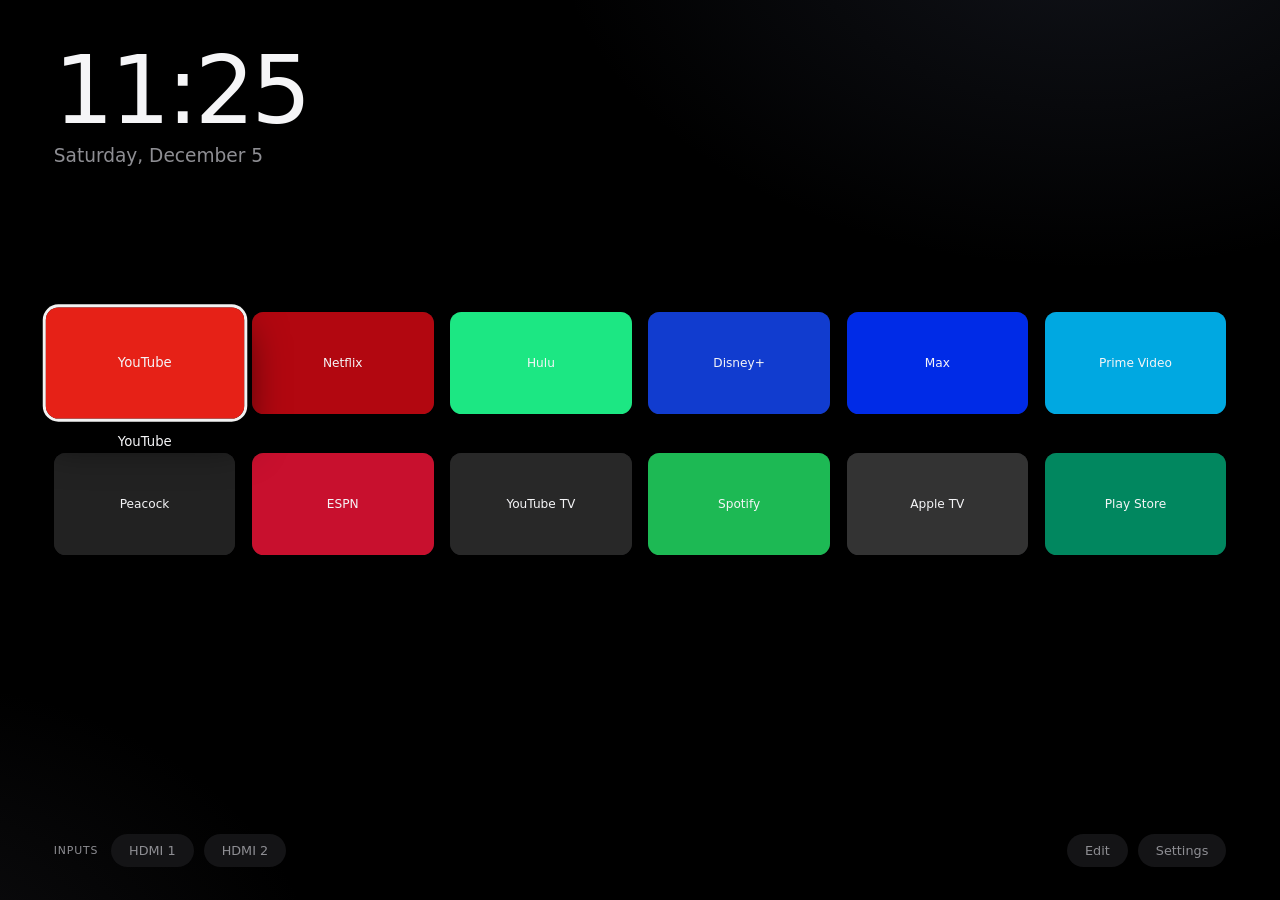
==== web/index.html @ 25705892 "Brosi Home: custom Google TV launcher Co-Authored-By: Claude Opus 5.5 <noreply@anthropic.com> Claude" ====
<!DOCTYPE html>
<html lang="en">
<head>
  <meta charset="utf-8">
  <meta name="viewport" content="width=device-width, initial-scale=1">
  <title>Brosi Home</title>
  <link rel="stylesheet" href="style.css">
</head>
<body>
  <div class="ambient" aria-hidden="true"></div>

  <header class="top">
    <div class="clock">
      <div id="time" class="time">--:--</div>
      <div id="date" class="date"></div>
    </div>
    <div class="weather" id="weather">
      <div class="temp" id="w-temp">--°</div>
      <div class="wmeta">
        <div id="w-cond" class="cond"></div>
        <div id="w-range" class="range"></div>
      </div>
    </div>
  </header>

  <section class="scores" id="scores" aria-label="Scores"></section>

  <main>
    <section class="apps" id="apps" aria-label="Apps"></section>
  </main>

  <nav class="dock" id="dock" aria-label="Controls"></nav>

  <div class="hint" id="hint"></div>

  <script src="config.js"></script>
  <script src="app.js"></script>
</body>
</html>
---- web/style.css ----
:root {
  --bg: #000;
  --card: #141416;
  --card-2: #1c1c1f;
  --text: #f5f5f7;
  --muted: #8e8e93;
  --faint: #3a3a3c;
  --live: #ff453a;
  --ring: rgba(255, 255, 255, 0.95);
  --pad: 4.2vw;
  --ease: cubic-bezier(.2, .8, .2, 1);
}

* { box-sizing: border-box; margin: 0; padding: 0; }

html, body {
  width: 100%;
  height: 100%;
  overflow: hidden;
  background: var(--bg);
  color: var(--text);
  font-family: "Inter", "Roboto", "Google Sans", system-ui, -apple-system, sans-serif;
  -webkit-font-smoothing: antialiased;
  cursor: none;
}

.ambient {
  position: fixed;
  inset: 0;
  background:
    radial-gradient(60vw 40vw at 85% -10%, rgba(80, 90, 120, 0.22), transparent 70%),
    radial-gradient(50vw 35vw at -10% 110%, rgba(60, 60, 70, 0.25), transparent 70%);
  pointer-events: none;
  z-index: 0;
}

body > * { position: relative; z-index: 1; }

/* ---------- Top: clock + weather ---------- */
.top {
  display: flex;
  justify-content: space-between;
  align-items: flex-end;
  padding: 3.6vw var(--pad) 0;
}

.time {
  font-size: 7.4vw;
  font-weight: 200;
  letter-spacing: -0.04em;
  line-height: 0.95;
  font-variant-numeric: tabular-nums;
}

.date {
  margin-top: 0.7vw;
  font-size: 1.45vw;
  color: var(--muted);
  font-weight: 400;
}

.weather {
  opacity: 0;
  transition: opacity 400ms;
  display: flex;
  align-items: center;
  gap: 1.2vw;
  text-align: right;
  padding-bottom: 0.4vw;
}

.temp {
  font-size: 3.6vw;
  font-weight: 200;
  letter-spacing: -0.03em;
}

.wmeta { display: flex; flex-direction: column; gap: 0.25vw; }
.cond  { font-size: 1.25vw; font-weight: 500; }
.range { font-size: 1.05vw; color: var(--muted); }

/* ---------- Scores ---------- */
.scores {
  display: flex;
  gap: 1vw;
  padding: 2.4vw var(--pad) 0;
  min-height: 5.4vw;
  overflow: hidden;
}

.game {
  display: flex;
  align-items: center;
  gap: 0.9vw;
  padding: 0.75vw 1.2vw;
  background: var(--card);
  border-radius: 0.9vw;
  font-size: 1.05vw;
  white-space: nowrap;
}

.game .teams { display: flex; flex-direction: column; gap: 0.2vw; }
.game .row   { display: flex; justify-content: space-between; gap: 1.4vw; font-variant-numeric: tabular-nums; }
.game .row.win { font-weight: 600; }
.game .row.lose { color: var(--muted); }
.game .abbr  { font-weight: 600; letter-spacing: 0.02em; }
.game .status {
  font-size: 0.85vw;
  color: var(--muted);
  padding-left: 0.9vw;
  border-left: 1px solid var(--faint);
  line-height: 1.35;
}
.game.live .status { color: var(--live); font-weight: 600; }
.game.live .status::before {
  content: "";
  display: inline-block;
  width: 0.45vw;
  height: 0.45vw;
  margin-right: 0.4vw;
  border-radius: 50%;
  background: var(--live);
  vertical-align: middle;
  animation: pulse 1.6s ease-in-out infinite;
}
@keyframes pulse { 50% { opacity: 0.3; } }

/* ---------- Apps ---------- */
main {
  position: fixed;
  left: 0;
  right: 0;
  top: 23vw;
  bottom: 6.6vw;
  overflow: hidden;
  padding: 1.4vw var(--pad) 3vw;
  -webkit-mask-image: linear-gradient(to bottom, #000 82%, transparent 100%);
          mask-image: linear-gradient(to bottom, #000 82%, transparent 100%);
}

.apps {
  display: grid;
  grid-template-columns: repeat(6, 1fr);
  gap: 3vw 1.3vw;
}

.tile {
  position: relative;
  aspect-ratio: 16 / 9;
  border-radius: 0.9vw;
  background: var(--card-2);
  overflow: hidden;
  outline: none;
  transform: translateZ(0);
  transition: transform 180ms var(--ease), box-shadow 180ms var(--ease), opacity 180ms;
}

.tile img.banner {
  width: 100%;
  height: 100%;
  object-fit: cover;
  display: block;
}

.tile .iconwrap {
  position: absolute;
  inset: 0;
  display: flex;
  flex-direction: column;
  align-items: center;
  justify-content: center;
  gap: 0.6vw;
}
.tile .iconwrap img { width: 3.6vw; height: 3.6vw; object-fit: contain; }
.tile .iconwrap .name { font-size: 0.95vw; color: var(--text); padding: 0 0.6vw; text-align: center; }

.tile .label {
  position: absolute;
  left: 0;
  right: 0;
  bottom: -2.2vw;
  font-size: 0.95vw;
  color: var(--text);
  text-align: center;
  opacity: 0;
  transition: opacity 180ms;
}

.tile:focus, .tile.focus {
  transform: scale(1.09);
  box-shadow: 0 0 0 0.22vw var(--ring), 0 1.6vw 3vw rgba(0, 0, 0, 0.7);
  z-index: 3;
}

.apps .tile { overflow: visible; }
.apps .tile > .clip { position: absolute; inset: 0; border-radius: inherit; overflow: hidden; }
.apps .tile:focus .label { opacity: 1; }

/* Edit mode */
body.editing .tile.hidden-app { opacity: 0.28; }
body.editing .tile.picked {
  transform: scale(1.12) translateY(-0.5vw);
  box-shadow: 0 0 0 0.3vw #0a84ff, 0 1.6vw 3vw rgba(0, 0, 0, 0.8);
}
.tile .badge {
  position: absolute;
  top: 0.5vw;
  right: 0.5vw;
  font-size: 0.75vw;
  padding: 0.2vw 0.5vw;
  border-radius: 0.4vw;
  background: rgba(0, 0, 0, 0.75);
  color: var(--muted);
  display: none;
}
body.editing .tile.hidden-app .badge { display: block; }

/* ---------- Dock ---------- */
.dock {
  position: fixed;
  left: var(--pad);
  right: var(--pad);
  bottom: 2.6vw;
  display: flex;
  gap: 0.8vw;
  align-items: center;
}

.chip {
  padding: 0.7vw 1.4vw;
  border-radius: 99vw;
  background: var(--card);
  color: var(--muted);
  font-size: 1vw;
  font-weight: 500;
  outline: none;
  transition: transform 160ms var(--ease), background 160ms, color 160ms;
}
.chip:focus, .chip.focus {
  background: var(--text);
  color: #000;
  transform: scale(1.06);
}
.dock .spacer { flex: 1; }
.dock .sep { width: 1px; height: 1.6vw; background: var(--faint); margin: 0 0.4vw; }
.dock .group-label { font-size: 0.85vw; color: var(--muted); letter-spacing: 0.08em; text-transform: uppercase; margin-right: 0.2vw; }

/* ---------- Hint toast ---------- */
.hint {
  position: fixed;
  left: 50%;
  bottom: 6.4vw;
  transform: translateX(-50%);
  padding: 0.7vw 1.4vw;
  border-radius: 0.8vw;
  background: rgba(28, 28, 31, 0.92);
  color: var(--text);
  font-size: 0.95vw;
  opacity: 0;
  transition: opacity 200ms;
  pointer-events: none;
  white-space: nowrap;
}
.hint.show { opacity: 1; }

.weather.ready { opacity: 1; }
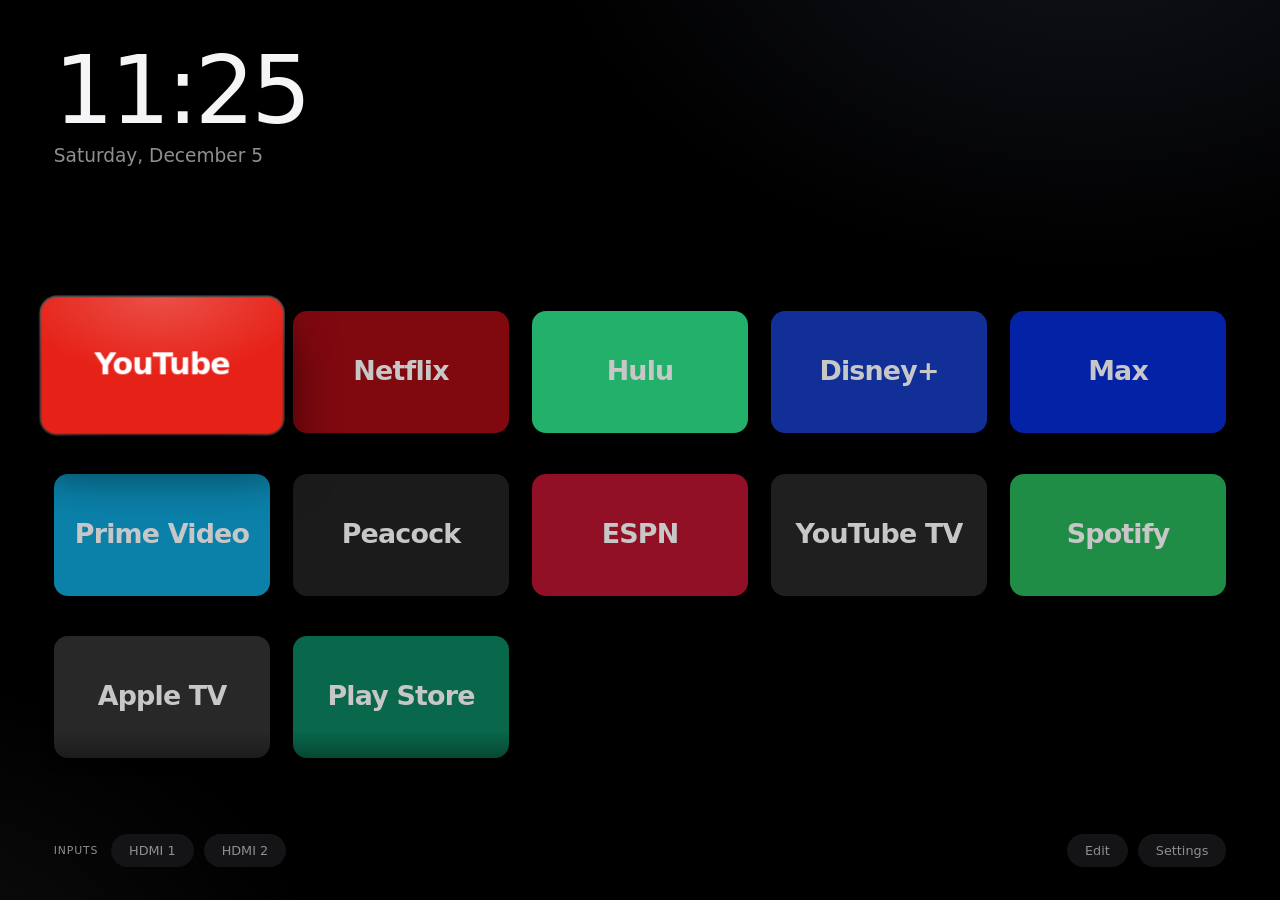
==== commit 13bb9eb9: "Experience picker on TV wake/boot: choose Brosi Home or Google TV Co-Authored-By: Claude Opus 5.5 <n" ====
--- a/web/index.html
+++ b/web/index.html
@@ -33,6 +33,32 @@
 
   <div class="hint" id="hint"></div>
 
+  <!-- Shown when the TV turns on -->
+  <div class="picker" id="picker" aria-hidden="true">
+    <div class="pk-inner">
+      <div class="pk-greet" id="pk-greet">Good evening</div>
+      <div class="pk-title">Choose your experience</div>
+      <div class="pk-cards">
+        <div class="pk-card" data-choice="brosi" tabindex="0">
+          <div class="pk-face pk-brosi">
+            <div class="pk-mini-time" id="pk-time">10:00</div>
+            <div class="pk-mini-row"><i></i><i></i><i></i><i></i></div>
+          </div>
+          <div class="pk-name">Brosi Home</div>
+          <div class="pk-sub">Your apps, scores &amp; weather</div>
+        </div>
+        <div class="pk-card" data-choice="google" tabindex="0">
+          <div class="pk-face pk-google">
+            <div class="pk-g-row"></div><div class="pk-g-row short"></div><div class="pk-g-row"></div>
+          </div>
+          <div class="pk-name">Google TV</div>
+          <div class="pk-sub">Recommendations &amp; Assistant</div>
+        </div>
+      </div>
+      <div class="pk-count" id="pk-count"></div>
+    </div>
+  </div>
+
   <script src="config.js"></script>
   <script src="app.js"></script>
 </body>
--- a/web/style.css
+++ b/web/style.css
@@ -9,6 +9,7 @@
   --ring: rgba(255, 255, 255, 0.95);
   --pad: 4.2vw;
   --ease: cubic-bezier(.2, .8, .2, 1);
+  --spring: cubic-bezier(.34, 1.36, .64, 1);
 }
 
 * { box-sizing: border-box; margin: 0; padding: 0; }
@@ -32,7 +33,11 @@
     radial-gradient(50vw 35vw at -10% 110%, rgba(60, 60, 70, 0.25), transparent 70%);
   pointer-events: none;
   z-index: 0;
-}
+  animation: drift 40s ease-in-out infinite alternate;
+}
+@keyframes drift { to { transform: translate3d(-3vw, 2vw, 0) scale(1.08); } }
+.top, .scores { animation: fadein 800ms var(--ease) both; }
+@keyframes fadein { from { opacity: 0; transform: translateY(-0.6vw); } }
 
 body > * { position: relative; z-index: 1; }
 
@@ -40,7 +45,7 @@
 .top {
   display: flex;
   justify-content: space-between;
-  align-items: flex-end;
+  align-items: center;
   padding: 3.6vw var(--pad) 0;
 }
 
@@ -63,21 +68,24 @@
   opacity: 0;
   transition: opacity 400ms;
   display: flex;
-  align-items: center;
-  gap: 1.2vw;
-  text-align: right;
-  padding-bottom: 0.4vw;
+  flex-direction: column;
+  align-items: center;
+  text-align: center;
+  /* Offsets the date line so the block centers on the clock digits */
+  margin-bottom: 2.3vw;
 }
 
 .temp {
-  font-size: 3.6vw;
+  font-size: 5.6vw;
   font-weight: 200;
-  letter-spacing: -0.03em;
-}
-
-.wmeta { display: flex; flex-direction: column; gap: 0.25vw; }
-.cond  { font-size: 1.25vw; font-weight: 500; }
-.range { font-size: 1.05vw; color: var(--muted); }
+  letter-spacing: -0.04em;
+  line-height: 0.95;
+  font-variant-numeric: tabular-nums;
+}
+
+.wmeta { display: flex; flex-direction: column; align-items: center; gap: 0.25vw; margin-top: 0.6vw; }
+.cond  { font-size: 1.3vw; font-weight: 500; }
+.range { font-size: 1.1vw; color: var(--muted); }
 
 /* ---------- Scores ---------- */
 .scores {
@@ -130,78 +138,125 @@
   position: fixed;
   left: 0;
   right: 0;
-  top: 23vw;
+  top: 22.5vw;
   bottom: 6.6vw;
   overflow: hidden;
-  padding: 1.4vw var(--pad) 3vw;
-  -webkit-mask-image: linear-gradient(to bottom, #000 82%, transparent 100%);
-          mask-image: linear-gradient(to bottom, #000 82%, transparent 100%);
+  padding: 1.8vw var(--pad) 4vw;
+  -webkit-mask-image: linear-gradient(to bottom, #000 84%, transparent 100%);
+          mask-image: linear-gradient(to bottom, #000 84%, transparent 100%);
 }
 
 .apps {
   display: grid;
-  grid-template-columns: repeat(6, 1fr);
-  gap: 3vw 1.3vw;
-}
-
+  grid-template-columns: repeat(5, 1fr);
+  gap: 3.2vw 1.8vw;
+}
+
+/* Tile = focus target (scale/lift). .clip = card face (tilt, gloss). */
 .tile {
   position: relative;
   aspect-ratio: 16 / 9;
-  border-radius: 0.9vw;
-  background: var(--card-2);
-  overflow: hidden;
+  border-radius: 1.1vw;
   outline: none;
-  transform: translateZ(0);
-  transition: transform 180ms var(--ease), box-shadow 180ms var(--ease), opacity 180ms;
+  perspective: 60vw;
+  transform: translateZ(0) scale(1);
+  transition: transform 340ms var(--spring), filter 340ms var(--ease), opacity 300ms;
+  will-change: transform;
+}
+
+.tile > .clip {
+  position: absolute;
+  inset: 0;
+  border-radius: inherit;
+  overflow: hidden;
+  background: var(--tint, var(--card-2));
+  transform: rotateX(var(--rx, 0deg)) rotateY(var(--ry, 0deg));
+  transition: transform 520ms var(--ease), box-shadow 340ms var(--ease);
+  box-shadow: 0 0.4vw 1vw rgba(0, 0, 0, 0.35);
+}
+
+/* Specular sheen, tvOS style */
+.tile > .clip::after {
+  content: "";
+  position: absolute;
+  inset: -40%;
+  background: radial-gradient(closest-side, rgba(255, 255, 255, 0.22), transparent 70%);
+  transform: translate(calc(var(--gx, 0) * 1%), calc(var(--gy, -30) * 1%));
+  opacity: 0;
+  transition: opacity 340ms var(--ease), transform 520ms var(--ease);
+  pointer-events: none;
 }
 
 .tile img.banner {
+  position: absolute;
+  inset: 0;
   width: 100%;
   height: 100%;
   object-fit: cover;
-  display: block;
-}
-
-.tile .iconwrap {
-  position: absolute;
-  inset: 0;
-  display: flex;
-  flex-direction: column;
+}
+
+/* Logo-forward face for apps without a TV banner */
+.tile .logo {
+  position: absolute;
+  inset: 0;
+  display: flex;
   align-items: center;
   justify-content: center;
-  gap: 0.6vw;
-}
-.tile .iconwrap img { width: 3.6vw; height: 3.6vw; object-fit: contain; }
-.tile .iconwrap .name { font-size: 0.95vw; color: var(--text); padding: 0 0.6vw; text-align: center; }
+}
+.tile .logo img { object-fit: contain; filter: drop-shadow(0 0.3vw 0.8vw rgba(0,0,0,0.3)); }
+/* Adaptive-icon symbol: the canvas has built-in padding, so render larger. */
+.tile .logo img.fg   { width: 6.6vw; height: 6.6vw; }
+/* Legacy full icon: show as a crisp rounded badge. */
+.tile .logo img.full { width: 3.8vw; height: 3.8vw; border-radius: 0.8vw; }
+.tile .logo .word {
+  font-size: 2.1vw;
+  font-weight: 700;
+  letter-spacing: -0.03em;
+  color: #fff;
+  text-align: center;
+  padding: 0 1vw;
+  line-height: 1;
+}
 
 .tile .label {
   position: absolute;
   left: 0;
   right: 0;
-  bottom: -2.2vw;
-  font-size: 0.95vw;
+  bottom: -2.5vw;
+  font-size: 1.05vw;
+  font-weight: 500;
   color: var(--text);
   text-align: center;
   opacity: 0;
-  transition: opacity 180ms;
-}
-
-.tile:focus, .tile.focus {
-  transform: scale(1.09);
-  box-shadow: 0 0 0 0.22vw var(--ring), 0 1.6vw 3vw rgba(0, 0, 0, 0.7);
+  transform: translateY(-0.4vw);
+  transition: opacity 260ms var(--ease), transform 340ms var(--spring);
+}
+
+.tile:focus {
+  transform: translateZ(0) translateY(-0.5vw) scale(1.12);
   z-index: 3;
 }
-
-.apps .tile { overflow: visible; }
-.apps .tile > .clip { position: absolute; inset: 0; border-radius: inherit; overflow: hidden; }
-.apps .tile:focus .label { opacity: 1; }
+.tile:focus > .clip {
+  box-shadow: 0 2.2vw 3.6vw rgba(0, 0, 0, 0.75), 0 0 0 0.12vw rgba(255, 255, 255, 0.35);
+}
+.tile:focus > .clip::after { opacity: 1; }
+.tile:focus .label { opacity: 1; transform: none; }
+
+/* When something has focus, gently recede everything else */
+.apps:focus-within .tile:not(:focus) { filter: brightness(0.78) saturate(0.9); }
+
+/* Boot-in */
+.tile.enter { animation: rise 620ms var(--ease) both; animation-delay: calc(var(--i, 0) * 35ms); }
+@keyframes rise { from { opacity: 0; transform: translateY(1.6vw) scale(0.96); } }
 
 /* Edit mode */
 body.editing .tile.hidden-app { opacity: 0.28; }
 body.editing .tile.picked {
-  transform: scale(1.12) translateY(-0.5vw);
-  box-shadow: 0 0 0 0.3vw #0a84ff, 0 1.6vw 3vw rgba(0, 0, 0, 0.8);
-}
+  transform: translateY(-0.9vw) scale(1.15);
+  animation: jiggle 900ms ease-in-out infinite;
+}
+body.editing .tile.picked > .clip { box-shadow: 0 0 0 0.3vw #0a84ff, 0 2.2vw 3.6vw rgba(0, 0, 0, 0.8); }
+@keyframes jiggle { 0%, 100% { rotate: -0.6deg; } 50% { rotate: 0.6deg; } }
 .tile .badge {
   position: absolute;
   top: 0.5vw;
@@ -212,6 +267,7 @@
   background: rgba(0, 0, 0, 0.75);
   color: var(--muted);
   display: none;
+  z-index: 2;
 }
 body.editing .tile.hidden-app .badge { display: block; }
 
@@ -234,12 +290,12 @@
   font-size: 1vw;
   font-weight: 500;
   outline: none;
-  transition: transform 160ms var(--ease), background 160ms, color 160ms;
+  transition: transform 300ms var(--spring), background 200ms, color 200ms;
 }
 .chip:focus, .chip.focus {
   background: var(--text);
   color: #000;
-  transform: scale(1.06);
+  transform: scale(1.1);
 }
 .dock .spacer { flex: 1; }
 .dock .sep { width: 1px; height: 1.6vw; background: var(--faint); margin: 0 0.4vw; }
@@ -264,3 +320,49 @@
 .hint.show { opacity: 1; }
 
 .weather.ready { opacity: 1; }
+
+/* ---------- Experience picker ---------- */
+.picker {
+  position: fixed;
+  inset: 0;
+  z-index: 50;
+  display: flex;
+  align-items: center;
+  justify-content: center;
+  background: radial-gradient(80vw 60vw at 50% 40%, rgba(30, 32, 40, 0.92), rgba(0, 0, 0, 0.98));
+  -webkit-backdrop-filter: blur(2vw);
+          backdrop-filter: blur(2vw);
+  opacity: 0;
+  visibility: hidden;
+  transition: opacity 450ms var(--ease), visibility 0s linear 450ms;
+}
+.picker.show { opacity: 1; visibility: visible; transition: opacity 450ms var(--ease); }
+.pk-inner { text-align: center; transform: translateY(1.2vw) scale(0.98); transition: transform 600ms var(--spring); }
+.picker.show .pk-inner { transform: none; }
+.pk-greet { font-size: 1.3vw; color: var(--muted); font-weight: 500; letter-spacing: 0.02em; }
+.pk-title { font-size: 3vw; font-weight: 300; letter-spacing: -0.03em; margin: 0.6vw 0 3.4vw; }
+.pk-cards { display: flex; gap: 3vw; justify-content: center; }
+.pk-card { width: 24vw; outline: none; transition: transform 380ms var(--spring), filter 300ms var(--ease); filter: brightness(0.6); }
+.pk-card:focus { transform: translateY(-0.6vw) scale(1.08); filter: none; }
+.pk-face {
+  position: relative;
+  aspect-ratio: 16 / 9;
+  border-radius: 1.2vw;
+  overflow: hidden;
+  box-shadow: 0 1vw 2.4vw rgba(0, 0, 0, 0.5);
+  transition: box-shadow 380ms var(--ease);
+}
+.pk-card:focus .pk-face { box-shadow: 0 2.4vw 4vw rgba(0, 0, 0, 0.8), 0 0 0 0.15vw rgba(255, 255, 255, 0.5); }
+.pk-brosi { background: #050506; display: flex; flex-direction: column; justify-content: center; padding: 0 2vw; gap: 1.2vw; }
+.pk-mini-time { font-size: 3vw; font-weight: 200; text-align: left; letter-spacing: -0.04em; }
+.pk-mini-row { display: flex; gap: 0.6vw; }
+.pk-mini-row i { flex: 1; aspect-ratio: 16/9; border-radius: 0.35vw; background: #1f1f23; }
+.pk-mini-row i:nth-child(1) { background: #3a1414; }
+.pk-mini-row i:nth-child(2) { background: #14342a; }
+.pk-mini-row i:nth-child(3) { background: #141f3f; }
+.pk-google { background: linear-gradient(160deg, #1d2633, #0d1117); padding: 1.8vw; display: flex; flex-direction: column; gap: 0.8vw; justify-content: center; }
+.pk-g-row { height: 1.6vw; border-radius: 0.4vw; background: rgba(255,255,255,0.12); }
+.pk-g-row.short { width: 60%; }
+.pk-name { margin-top: 1.4vw; font-size: 1.5vw; font-weight: 600; }
+.pk-sub { margin-top: 0.3vw; font-size: 0.95vw; color: var(--muted); }
+.pk-count { margin-top: 3vw; font-size: 0.95vw; color: var(--muted); min-height: 1.2vw; }
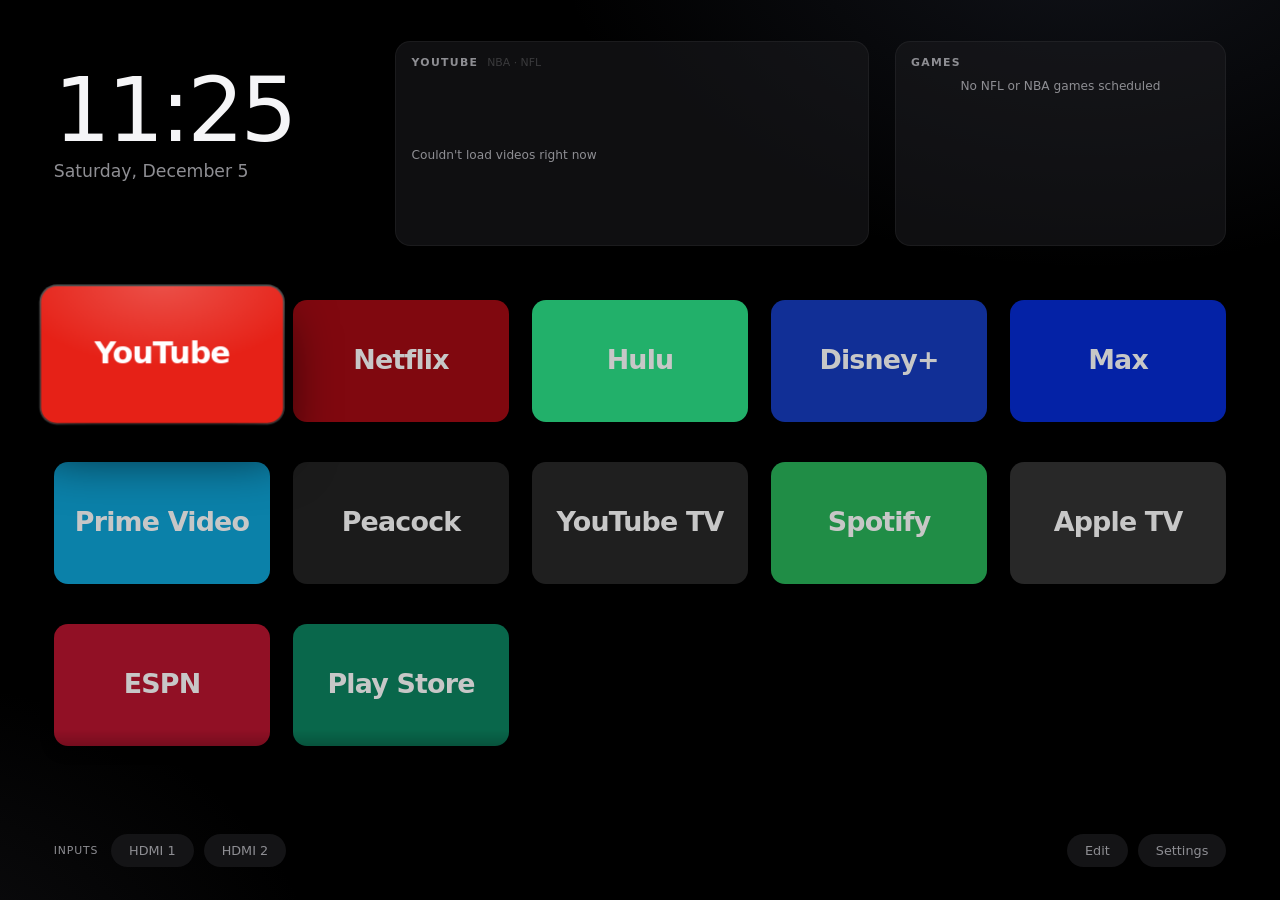
==== commit 06d0fcff: "Top row: compact weather, YouTube channel feed, live NFL/NBA game card; drop score strip Co-Authored" ====
--- a/web/index.html
+++ b/web/index.html
@@ -4,7 +4,7 @@
   <meta charset="utf-8">
   <meta name="viewport" content="width=device-width, initial-scale=1">
   <title>Brosi Home</title>
-  <link rel="stylesheet" href="style.css">
+  <link rel="stylesheet" href="style.css?v=__V__">
 </head>
 <body>
   <div class="ambient" aria-hidden="true"></div>
@@ -13,17 +13,21 @@
     <div class="clock">
       <div id="time" class="time">--:--</div>
       <div id="date" class="date"></div>
-    </div>
-    <div class="weather" id="weather">
-      <div class="temp" id="w-temp">--°</div>
-      <div class="wmeta">
-        <div id="w-cond" class="cond"></div>
-        <div id="w-range" class="range"></div>
+      <div class="weather" id="weather">
+        <span class="temp" id="w-temp">--°</span>
+        <span class="wsep"></span>
+        <span id="w-cond" class="cond"></span>
+        <span id="w-range" class="range"></span>
       </div>
     </div>
+
+    <section class="panel yt" id="yt" aria-label="YouTube">
+      <div class="panel-head"><span class="panel-title">YouTube</span><span class="panel-sub" id="yt-sub"></span></div>
+      <div class="yt-row" id="yt-row"></div>
+    </section>
+
+    <section class="panel gamebox" id="gamebox" aria-label="Live game"></section>
   </header>
-
-  <section class="scores" id="scores" aria-label="Scores"></section>
 
   <main>
     <section class="apps" id="apps" aria-label="Apps"></section>
@@ -59,7 +63,7 @@
     </div>
   </div>
 
-  <script src="config.js"></script>
-  <script src="app.js"></script>
+  <script src="config.js?v=__V__"></script>
+  <script src="app.js?v=__V__"></script>
 </body>
 </html>
--- a/web/style.css
+++ b/web/style.css
@@ -36,21 +36,25 @@
   animation: drift 40s ease-in-out infinite alternate;
 }
 @keyframes drift { to { transform: translate3d(-3vw, 2vw, 0) scale(1.08); } }
-.top, .scores { animation: fadein 800ms var(--ease) both; }
+.top .clock { animation: fadein 800ms var(--ease) both; }
 @keyframes fadein { from { opacity: 0; transform: translateY(-0.6vw); } }
 
 body > * { position: relative; z-index: 1; }
 
-/* ---------- Top: clock + weather ---------- */
+/* ---------- Top row: clock | YouTube | live game ---------- */
 .top {
-  display: flex;
-  justify-content: space-between;
-  align-items: center;
-  padding: 3.6vw var(--pad) 0;
-}
+  display: grid;
+  grid-template-columns: 1fr 1.5fr 1.05fr;
+  gap: 2vw;
+  align-items: stretch;
+  padding: 3.2vw var(--pad) 0;
+  height: 19.2vw;
+}
+
+.clock { display: flex; flex-direction: column; justify-content: center; }
 
 .time {
-  font-size: 7.4vw;
+  font-size: 7vw;
   font-weight: 200;
   letter-spacing: -0.04em;
   line-height: 0.95;
@@ -58,79 +62,91 @@
 }
 
 .date {
-  margin-top: 0.7vw;
-  font-size: 1.45vw;
+  margin-top: 0.6vw;
+  font-size: 1.35vw;
   color: var(--muted);
-  font-weight: 400;
-}
-
+}
+
+/* Compact weather line under the date */
 .weather {
+  margin-top: 1vw;
+  display: flex;
+  align-items: baseline;
+  gap: 0.7vw;
+  font-size: 1.1vw;
   opacity: 0;
   transition: opacity 400ms;
+  white-space: nowrap;
+}
+.weather.ready { opacity: 1; }
+.weather .temp { font-size: 1.7vw; font-weight: 300; letter-spacing: -0.02em; }
+.weather .wsep { width: 1px; height: 1.1vw; background: var(--faint); align-self: center; }
+.weather .cond { font-weight: 500; }
+.weather .range { color: var(--muted); }
+
+/* Shared panel look */
+.panel {
+  position: relative;
+  border-radius: 1.2vw;
+  background: rgba(28, 28, 31, 0.55);
+  border: 1px solid rgba(255, 255, 255, 0.05);
+  padding: 1.1vw 1.2vw;
   display: flex;
   flex-direction: column;
-  align-items: center;
-  text-align: center;
-  /* Offsets the date line so the block centers on the clock digits */
-  margin-bottom: 2.3vw;
-}
-
-.temp {
-  font-size: 5.6vw;
-  font-weight: 200;
-  letter-spacing: -0.04em;
-  line-height: 0.95;
-  font-variant-numeric: tabular-nums;
-}
-
-.wmeta { display: flex; flex-direction: column; align-items: center; gap: 0.25vw; margin-top: 0.6vw; }
-.cond  { font-size: 1.3vw; font-weight: 500; }
-.range { font-size: 1.1vw; color: var(--muted); }
-
-/* ---------- Scores ---------- */
-.scores {
-  display: flex;
-  gap: 1vw;
-  padding: 2.4vw var(--pad) 0;
-  min-height: 5.4vw;
-  overflow: hidden;
-}
-
-.game {
-  display: flex;
-  align-items: center;
-  gap: 0.9vw;
-  padding: 0.75vw 1.2vw;
-  background: var(--card);
-  border-radius: 0.9vw;
-  font-size: 1.05vw;
-  white-space: nowrap;
-}
-
-.game .teams { display: flex; flex-direction: column; gap: 0.2vw; }
-.game .row   { display: flex; justify-content: space-between; gap: 1.4vw; font-variant-numeric: tabular-nums; }
-.game .row.win { font-weight: 600; }
-.game .row.lose { color: var(--muted); }
-.game .abbr  { font-weight: 600; letter-spacing: 0.02em; }
-.game .status {
-  font-size: 0.85vw;
-  color: var(--muted);
-  padding-left: 0.9vw;
-  border-left: 1px solid var(--faint);
-  line-height: 1.35;
-}
-.game.live .status { color: var(--live); font-weight: 600; }
-.game.live .status::before {
-  content: "";
-  display: inline-block;
-  width: 0.45vw;
-  height: 0.45vw;
-  margin-right: 0.4vw;
-  border-radius: 50%;
-  background: var(--live);
-  vertical-align: middle;
-  animation: pulse 1.6s ease-in-out infinite;
-}
+  min-width: 0;
+  animation: fadein 800ms var(--ease) both;
+}
+.panel-head { display: flex; align-items: baseline; gap: 0.7vw; margin-bottom: 0.8vw; }
+.panel-title { font-size: 0.85vw; font-weight: 600; letter-spacing: 0.12em; text-transform: uppercase; color: var(--muted); }
+.panel-sub { font-size: 0.85vw; color: var(--faint); white-space: nowrap; overflow: hidden; text-overflow: ellipsis; }
+
+/* YouTube */
+.yt-row { display: grid; grid-template-columns: repeat(3, 1fr); gap: 0.9vw; flex: 1; min-height: 0; }
+.vid { outline: none; min-width: 0; transition: transform 320ms var(--spring); }
+.vid .thumb {
+  position: relative;
+  aspect-ratio: 16 / 9;
+  border-radius: 0.7vw;
+  overflow: hidden;
+  background: var(--card-2);
+  box-shadow: 0 0.4vw 1vw rgba(0, 0, 0, 0.35);
+  transition: box-shadow 320ms var(--ease);
+}
+.vid .thumb img { width: 100%; height: 100%; object-fit: cover; display: block; }
+.vid .vt {
+  margin-top: 0.55vw;
+  font-size: 0.82vw;
+  line-height: 1.3;
+  font-weight: 500;
+  display: -webkit-box;
+  -webkit-line-clamp: 2;
+  -webkit-box-orient: vertical;
+  overflow: hidden;
+}
+.vid .vm { margin-top: 0.2vw; font-size: 0.72vw; color: var(--muted); white-space: nowrap; overflow: hidden; text-overflow: ellipsis; }
+.vid:focus { transform: translateY(0.2vw) scale(1.05); z-index: 3; }
+.vid:focus .thumb { box-shadow: 0 1.4vw 2.6vw rgba(0, 0, 0, 0.75), 0 0 0 0.15vw rgba(255, 255, 255, 0.85); }
+.yt-empty { color: var(--muted); font-size: 0.95vw; align-self: center; grid-column: 1 / -1; }
+
+/* Live game */
+.gamebox { outline: none; transition: transform 320ms var(--spring), box-shadow 320ms var(--ease), background 300ms; }
+.gamebox:focus { transform: scale(1.04); background: rgba(44, 44, 48, 0.8); box-shadow: 0 1.6vw 3vw rgba(0, 0, 0, 0.7), 0 0 0 0.15vw rgba(255, 255, 255, 0.8); z-index: 3; }
+.gb-pill { display: inline-flex; align-items: center; gap: 0.4vw; font-size: 0.75vw; font-weight: 700; letter-spacing: 0.1em; padding: 0.25vw 0.6vw; border-radius: 99vw; }
+.gb-pill.live { background: rgba(255, 69, 58, 0.16); color: var(--live); }
+.gb-pill.live::before { content: ""; width: 0.45vw; height: 0.45vw; border-radius: 50%; background: var(--live); animation: pulse 1.6s ease-in-out infinite; }
+.gb-pill.next { background: rgba(255, 255, 255, 0.08); color: var(--muted); }
+.gb-league { margin-left: auto; font-size: 0.8vw; color: var(--muted); font-weight: 600; letter-spacing: 0.08em; }
+.gb-teams { flex: 1; display: flex; flex-direction: column; justify-content: center; gap: 0.5vw; }
+.gb-team { display: flex; align-items: center; gap: 0.8vw; }
+.gb-team img { width: 2.3vw; height: 2.3vw; object-fit: contain; }
+.gb-team .ab { font-size: 1.3vw; font-weight: 600; letter-spacing: 0.02em; }
+.gb-team .rec { font-size: 0.75vw; color: var(--muted); }
+.gb-team .pts { margin-left: auto; font-size: 2vw; font-weight: 300; font-variant-numeric: tabular-nums; }
+.gb-team.lead .pts { font-weight: 500; }
+.gb-team.trail { opacity: 0.6; }
+.gb-foot { display: flex; justify-content: space-between; font-size: 0.85vw; color: var(--muted); }
+.gb-foot .clock-txt { color: var(--text); font-weight: 600; }
+.gb-count { font-size: 1.7vw; font-weight: 300; letter-spacing: -0.02em; }
 @keyframes pulse { 50% { opacity: 0.3; } }
 
 /* ---------- Apps ---------- */
@@ -138,7 +154,7 @@
   position: fixed;
   left: 0;
   right: 0;
-  top: 22.5vw;
+  top: 21.6vw;
   bottom: 6.6vw;
   overflow: hidden;
   padding: 1.8vw var(--pad) 4vw;
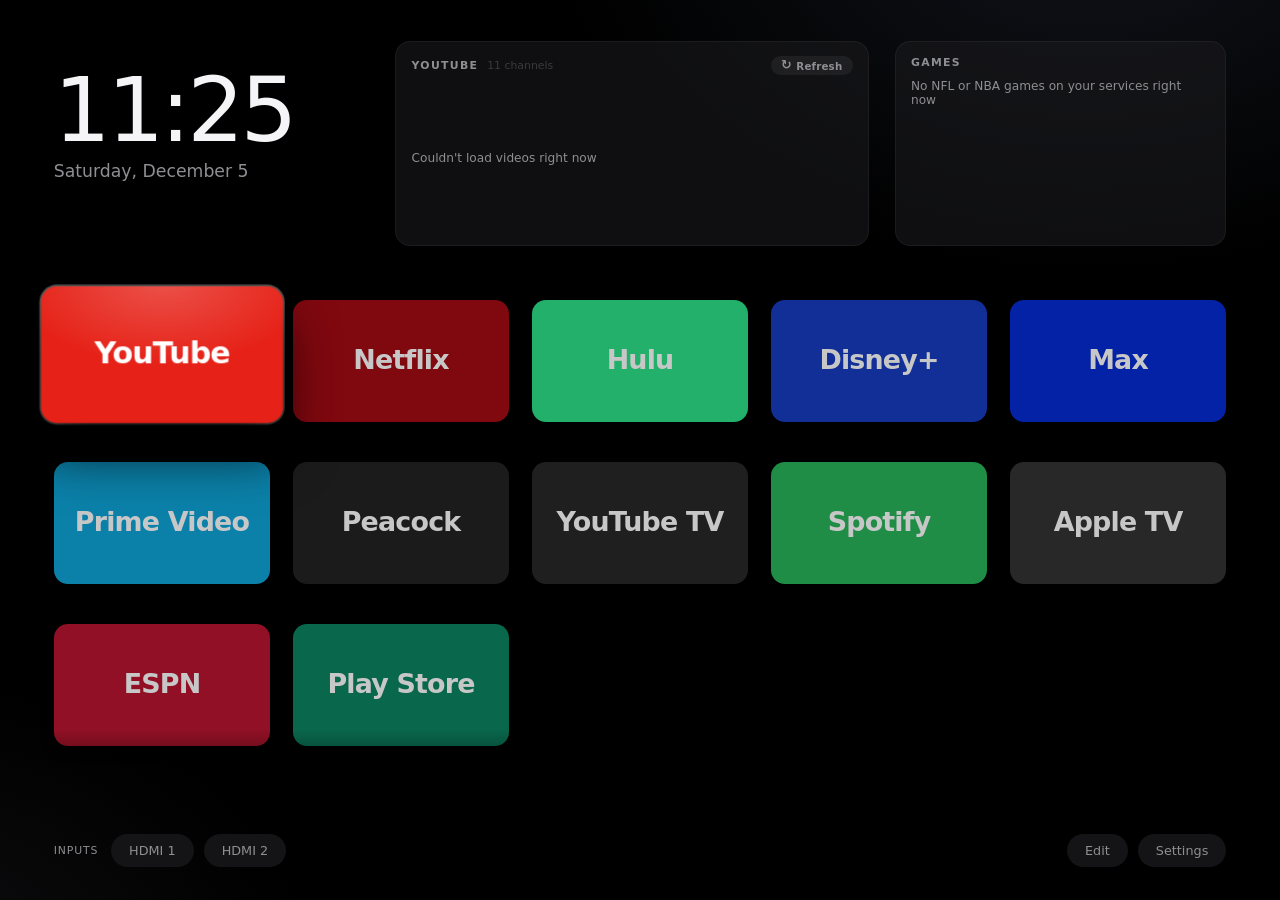
==== commit ddb9b5a5: "YouTube box: Refresh button Co-Authored-By: Claude Opus 5.5 <noreply@anthropic.com> Claude-Session: " ====
--- a/web/index.html
+++ b/web/index.html
@@ -22,7 +22,7 @@
     </div>
 
     <section class="panel yt" id="yt" aria-label="YouTube">
-      <div class="panel-head"><span class="panel-title">YouTube</span><span class="panel-sub" id="yt-sub"></span></div>
+      <div class="panel-head"><span class="panel-title">YouTube</span><span class="panel-sub" id="yt-sub"></span><span class="yt-refresh" id="yt-refresh" tabindex="0" data-nav="1" data-action="ytrefresh"><i>↻</i> Refresh</span></div>
       <div class="yt-row" id="yt-row"></div>
     </section>
 
--- a/web/style.css
+++ b/web/style.css
@@ -382,3 +382,29 @@
 .pk-name { margin-top: 1.4vw; font-size: 1.5vw; font-weight: 600; }
 .pk-sub { margin-top: 0.3vw; font-size: 0.95vw; color: var(--muted); }
 .pk-count { margin-top: 3vw; font-size: 0.95vw; color: var(--muted); min-height: 1.2vw; }
+
+/* Game box rotation */
+#gamebox > * { transition: opacity 220ms var(--ease), transform 220ms var(--ease); }
+#gamebox.swap > * { opacity: 0; transform: translateY(0.4vw); }
+.gb-dots { margin-left: auto; display: inline-flex; gap: 0.35vw; align-items: center; }
+.gb-dots i { width: 0.4vw; height: 0.4vw; border-radius: 50%; background: rgba(255,255,255,0.28); transition: background 200ms, transform 200ms; }
+.gb-dots i.on { background: #fff; transform: scale(1.3); }
+.gb-watch { color: var(--text); font-weight: 600; }
+#gamebox:focus .gb-watch { text-decoration: underline; text-underline-offset: 0.25vw; }
+
+/* YouTube refresh button */
+.yt-refresh {
+  margin-left: auto;
+  display: inline-flex; align-items: center; gap: 0.35vw;
+  padding: 0.25vw 0.8vw;
+  border-radius: 99vw;
+  font-size: 0.8vw; font-weight: 600; letter-spacing: 0.02em;
+  color: var(--muted);
+  background: rgba(255,255,255,0.06);
+  outline: none;
+  transition: transform 280ms var(--spring), background 200ms, color 200ms;
+}
+.yt-refresh i { font-style: normal; display: inline-block; font-size: 1vw; line-height: 1; }
+.yt-refresh:focus { background: var(--text); color: #000; transform: scale(1.1); }
+.yt-refresh.spin i { animation: ytspin 0.9s linear infinite; }
+@keyframes ytspin { to { transform: rotate(360deg); } }
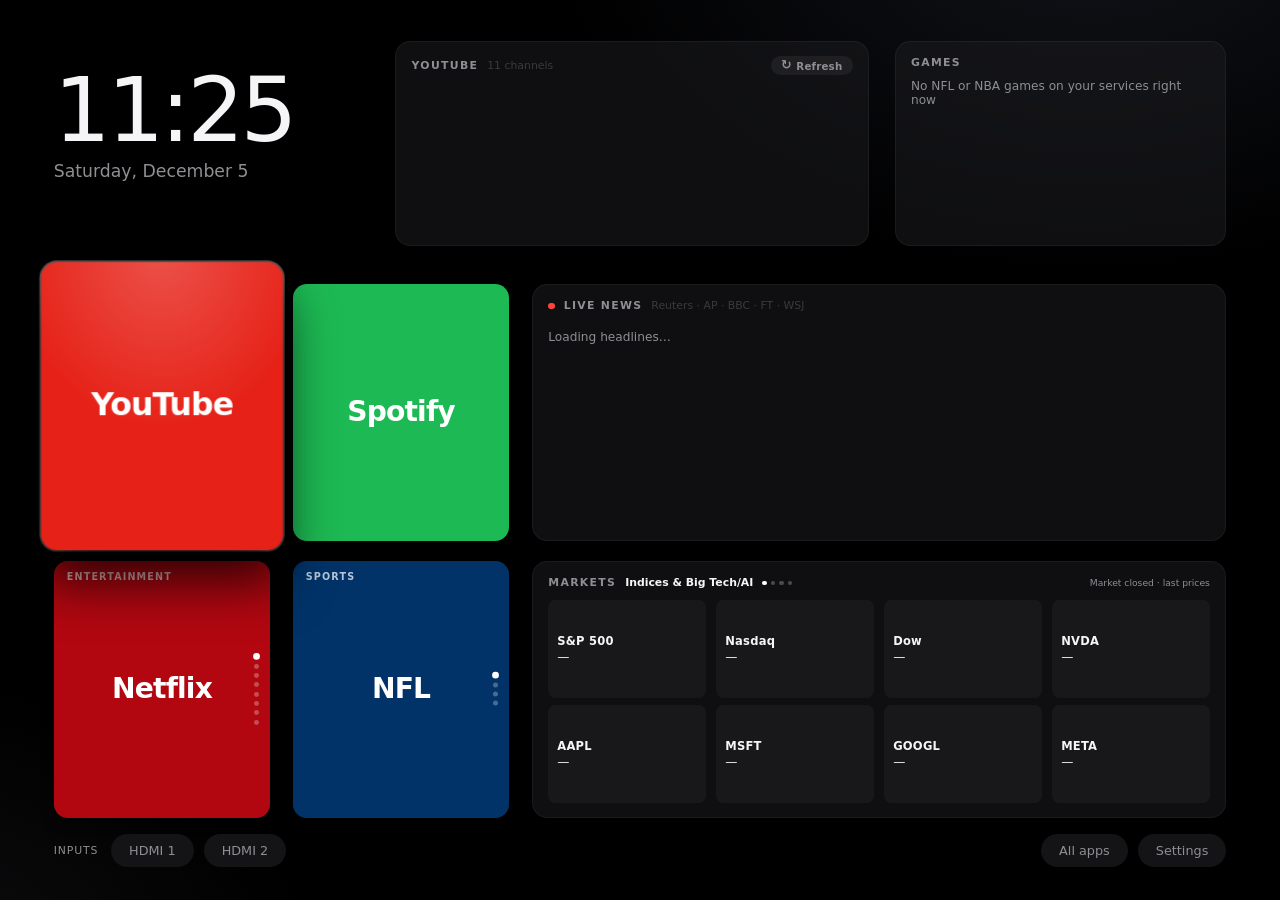
==== commit 87852923: "Home redesign: 2x2 app matrix with flip stacks, live news, markets; All apps overlay Co-Authored-By:" ====
--- a/web/index.html
+++ b/web/index.html
@@ -30,8 +30,28 @@
   </header>
 
   <main>
-    <section class="apps" id="apps" aria-label="Apps"></section>
+    <section class="home" id="home" aria-label="Home">
+      <div id="matrix" class="matrix"></div>
+
+      <section class="panel news" id="news" aria-label="Live news">
+        <div class="panel-head"><span class="live-dot"></span><span class="panel-title">Live news</span><span class="panel-sub">Reuters · AP · BBC · FT · WSJ</span></div>
+        <div class="news-view"><div class="news-track" id="news-track"></div></div>
+      </section>
+
+      <section class="panel stocks" id="stocks" aria-label="Markets">
+        <div class="panel-head"><span class="panel-title">Markets</span><span class="stk-cat" id="stk-cat"></span><span class="stk-dots" id="stk-dots"></span><span class="stk-note" id="stk-note">15-min delayed</span></div>
+        <div class="stk-grid" id="stk-grid"></div>
+      </section>
+    </section>
   </main>
+
+  <!-- Every installed app (opened from the "All apps" chip) -->
+  <div class="allapps" id="allapps" aria-hidden="true">
+    <div class="aa-inner scroller">
+      <div class="aa-title">All apps <span>Back to close</span></div>
+      <section class="apps" id="apps" aria-label="All apps"></section>
+    </div>
+  </div>
 
   <nav class="dock" id="dock" aria-label="Controls"></nav>
 
--- a/web/style.css
+++ b/web/style.css
@@ -51,7 +51,8 @@
   height: 19.2vw;
 }
 
-.clock { display: flex; flex-direction: column; justify-content: center; }
+.clock { display: flex; flex-direction: column; justify-content: center; min-width: 0; }
+.top > * { min-width: 0; }
 
 .time {
   font-size: 7vw;
@@ -154,13 +155,116 @@
   position: fixed;
   left: 0;
   right: 0;
-  top: 21.6vw;
-  bottom: 6.6vw;
-  overflow: hidden;
-  padding: 1.8vw var(--pad) 4vw;
-  -webkit-mask-image: linear-gradient(to bottom, #000 84%, transparent 100%);
-          mask-image: linear-gradient(to bottom, #000 84%, transparent 100%);
-}
+  top: 21vw;
+  bottom: 6.4vw;
+  padding: 1.2vw var(--pad) 0;
+}
+
+/* Home: 5-column grid. Cols 1-2 = 2x2 app matrix, cols 3-5 = news (top) + markets (bottom) */
+.home {
+  height: 100%;
+  display: grid;
+  grid-template-columns: repeat(5, 1fr);
+  grid-template-rows: minmax(0, 1fr) minmax(0, 1fr);
+  gap: 1.6vw 1.8vw;
+}
+.home .panel { min-height: 0; overflow: hidden; }
+.matrix { display: contents; }
+.matrix > .tile { aspect-ratio: auto; height: 100%; }
+.home .news   { grid-column: 3 / 6; grid-row: 1; }
+.home .stocks { grid-column: 3 / 6; grid-row: 2; }
+
+/* Bigger logos in the matrix */
+.matrix .tile .logo img.fg   { width: 8vw; height: 8vw; }
+.matrix .tile .logo img.full { width: 4.6vw; height: 4.6vw; border-radius: 1vw; }
+.matrix .tile .logo .word    { font-size: 2.2vw; }
+
+/* Flip stacks */
+.tile.stack > .clip { background: var(--card-2); }
+.tile .face {
+  position: absolute; inset: 0;
+  background: var(--tint, var(--card-2));
+  transition: transform 420ms var(--ease), opacity 360ms var(--ease);
+}
+.tile .face.from-below { transform: translateY(40%); opacity: 0; }
+.tile .face.from-above { transform: translateY(-40%); opacity: 0; }
+.tile .face.leaving.to-above { transform: translateY(-40%); opacity: 0; }
+.tile .face.leaving.to-below { transform: translateY(40%); opacity: 0; }
+.stk-label {
+  position: absolute; top: 0.8vw; left: 1vw; z-index: 4;
+  font-size: 0.75vw; font-weight: 700; letter-spacing: 0.12em; text-transform: uppercase;
+  color: rgba(255,255,255,0.72); pointer-events: none;
+}
+.stk-pips { position: absolute; right: 0.9vw; top: 50%; transform: translateY(-50%); display: flex; flex-direction: column; gap: 0.35vw; z-index: 4; }
+.stk-pips i { width: 0.38vw; height: 0.38vw; border-radius: 50%; background: rgba(255,255,255,0.28); transition: transform 200ms, background 200ms; }
+.stk-pips i.on { background: #fff; transform: scale(1.35); }
+.stk-next {
+  position: absolute; left: 1vw; bottom: 0.75vw; z-index: 4;
+  font-size: 0.8vw; font-weight: 500; color: rgba(255,255,255,0.7);
+  opacity: 0; transform: translateY(0.3vw); transition: opacity 240ms, transform 300ms var(--spring);
+}
+.tile.stack:focus .stk-next { opacity: 1; transform: none; }
+
+/* Live news */
+.news .live-dot { width: 0.5vw; height: 0.5vw; border-radius: 50%; background: var(--live); align-self: center; animation: pulse 1.6s ease-in-out infinite; }
+.news-view { position: relative; flex: none; overflow: hidden; --rowh: 2.9vw; height: calc(var(--rowh) * 3); }
+.news-track { transition: transform 600ms var(--ease); }
+.news-track.shift { transform: translateY(calc(var(--rowh) * -1)); }
+.news-track.snap { transition: none; }
+.news-row { height: var(--rowh); display: flex; align-items: center; gap: 0.9vw; border-top: 1px solid rgba(255,255,255,0.05); }
+.news-row:first-child { border-top: 0; }
+.news-row .src {
+  flex: none; width: 4.4vw; text-align: center;
+  font-size: 0.68vw; font-weight: 700; letter-spacing: 0.08em; text-transform: uppercase;
+  padding: 0.22vw 0; border-radius: 0.35vw; background: rgba(255,255,255,0.08); color: var(--text);
+}
+.src-reuters { background: rgba(255,128,0,0.18) !important; color: #ffb066 !important; }
+.src-ap      { background: rgba(255,69,58,0.16) !important;  color: #ff8a80 !important; }
+.src-bbc     { background: rgba(255,255,255,0.12) !important; }
+.src-ft      { background: rgba(255,186,140,0.18) !important; color: #ffd2b0 !important; }
+.src-wsj     { background: rgba(120,160,255,0.16) !important; color: #a9c1ff !important; }
+.news-row .hl { flex: 1; min-width: 0; font-size: 1vw; font-weight: 500; white-space: nowrap; overflow: hidden; text-overflow: ellipsis; }
+.news-row .ago { flex: none; font-size: 0.78vw; color: var(--muted); font-variant-numeric: tabular-nums; }
+.news-empty, .stk-empty { color: var(--muted); font-size: 0.95vw; padding-top: 0.6vw; }
+
+/* Markets */
+.stocks .stk-cat { font-size: 0.85vw; color: var(--text); font-weight: 600; }
+.stk-dots { display: inline-flex; gap: 0.3vw; align-self: center; }
+.stk-dots i { width: 0.36vw; height: 0.36vw; border-radius: 50%; background: rgba(255,255,255,0.25); }
+.stk-dots i.on { background: #fff; }
+.stk-note { margin-left: auto; font-size: 0.72vw; color: var(--muted); }
+.stk-grid {
+  flex: 1; min-height: 0;
+  display: grid; grid-template-columns: repeat(4, 1fr); grid-template-rows: 1fr 1fr; gap: 0.6vw 0.8vw;
+  transition: opacity 260ms var(--ease), transform 260ms var(--ease);
+}
+.stk-grid.swap { opacity: 0; transform: translateY(0.4vw); }
+.stk {
+  border-radius: 0.6vw; background: rgba(255,255,255,0.04);
+  padding: 0.45vw 0.7vw; display: flex; flex-direction: column; justify-content: center; gap: 0.15vw; min-width: 0;
+}
+.stk-top, .stk-bot { display: flex; align-items: center; justify-content: space-between; gap: 0.5vw; }
+.stk .sym { font-size: 0.9vw; font-weight: 700; letter-spacing: 0.02em; white-space: nowrap; overflow: hidden; text-overflow: ellipsis; }
+.stk .chg { font-size: 0.72vw; font-weight: 600; font-variant-numeric: tabular-nums; white-space: nowrap; }
+.stk.up .chg { color: #30d158; }
+.stk.down .chg { color: #ff453a; }
+.stk .px { font-size: 0.95vw; font-weight: 300; font-variant-numeric: tabular-nums; }
+.spark { width: 3.6vw; height: 1.1vw; flex: none; }
+.spark polyline { fill: none; stroke-width: 2; vector-effect: non-scaling-stroke; stroke-linejoin: round; }
+.spark.up polyline { stroke: #30d158; }
+.spark.down polyline { stroke: #ff453a; }
+
+/* All apps overlay */
+.allapps {
+  position: fixed; inset: 0; z-index: 40;
+  background: rgba(0,0,0,0.92);
+  -webkit-backdrop-filter: blur(1.6vw); backdrop-filter: blur(1.6vw);
+  opacity: 0; visibility: hidden; transition: opacity 300ms var(--ease), visibility 0s linear 300ms;
+}
+.allapps.show { opacity: 1; visibility: visible; transition: opacity 300ms var(--ease); }
+.aa-inner { position: absolute; inset: 0; overflow: hidden; padding: 3vw var(--pad) 4vw; }
+.aa-title { font-size: 2vw; font-weight: 300; margin-bottom: 2vw; }
+.aa-title span { font-size: 0.9vw; color: var(--muted); margin-left: 1vw; }
 
 .apps {
   display: grid;
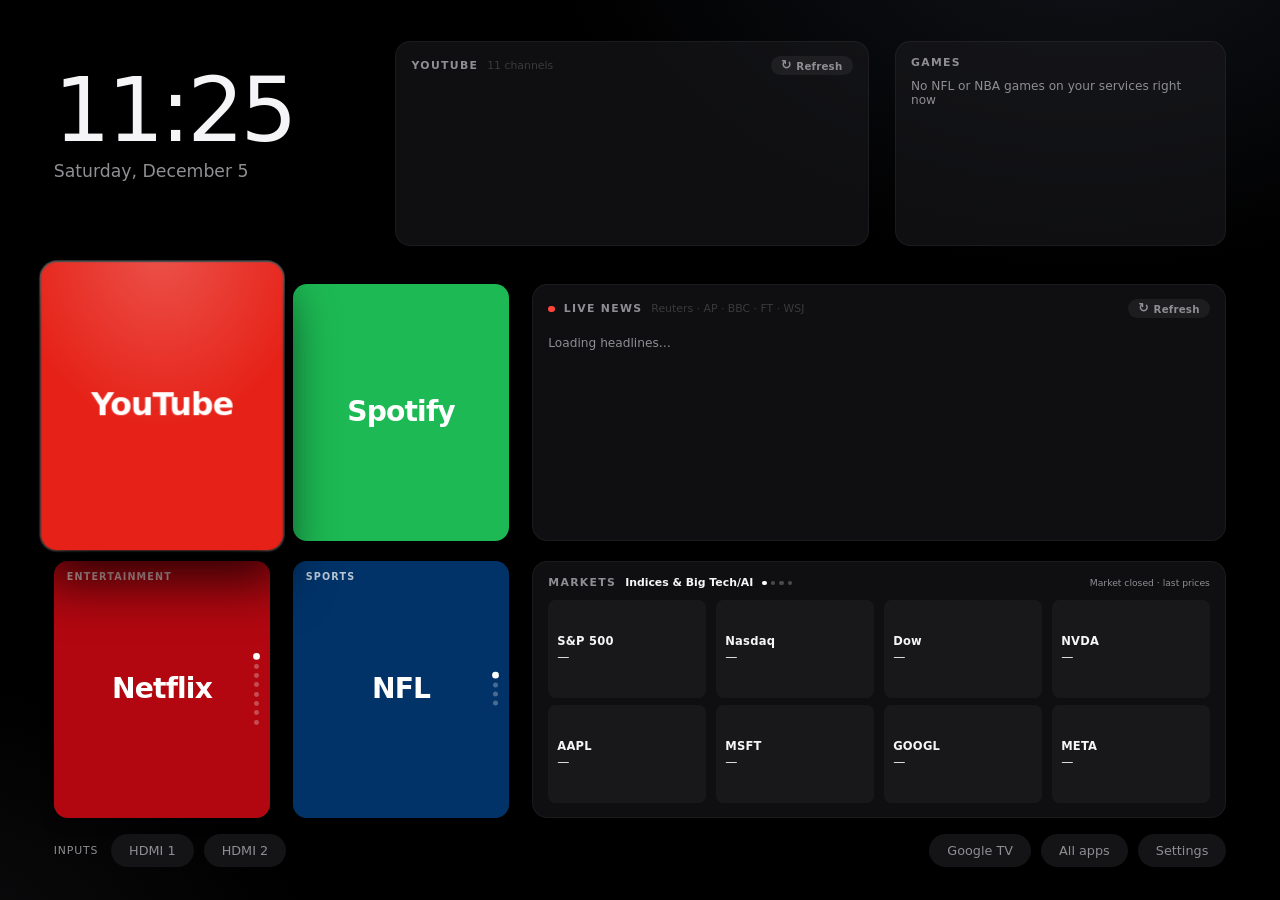
==== commit c6664a20: "News panel: Refresh button Co-Authored-By: Claude Opus 5.5 <noreply@anthropic.com> Claude-Session: h" ====
--- a/web/index.html
+++ b/web/index.html
@@ -34,7 +34,7 @@
       <div id="matrix" class="matrix"></div>
 
       <section class="panel news" id="news" aria-label="Live news">
-        <div class="panel-head"><span class="live-dot"></span><span class="panel-title">Live news</span><span class="panel-sub">Reuters · AP · BBC · FT · WSJ</span></div>
+        <div class="panel-head"><span class="live-dot"></span><span class="panel-title">Live news</span><span class="panel-sub">Reuters · AP · BBC · FT · WSJ</span><span class="yt-refresh" id="news-refresh" tabindex="0" data-nav="1" data-action="newsrefresh"><i>↻</i> Refresh</span></div>
         <div class="news-view"><div class="news-track" id="news-track"></div></div>
       </section>
 
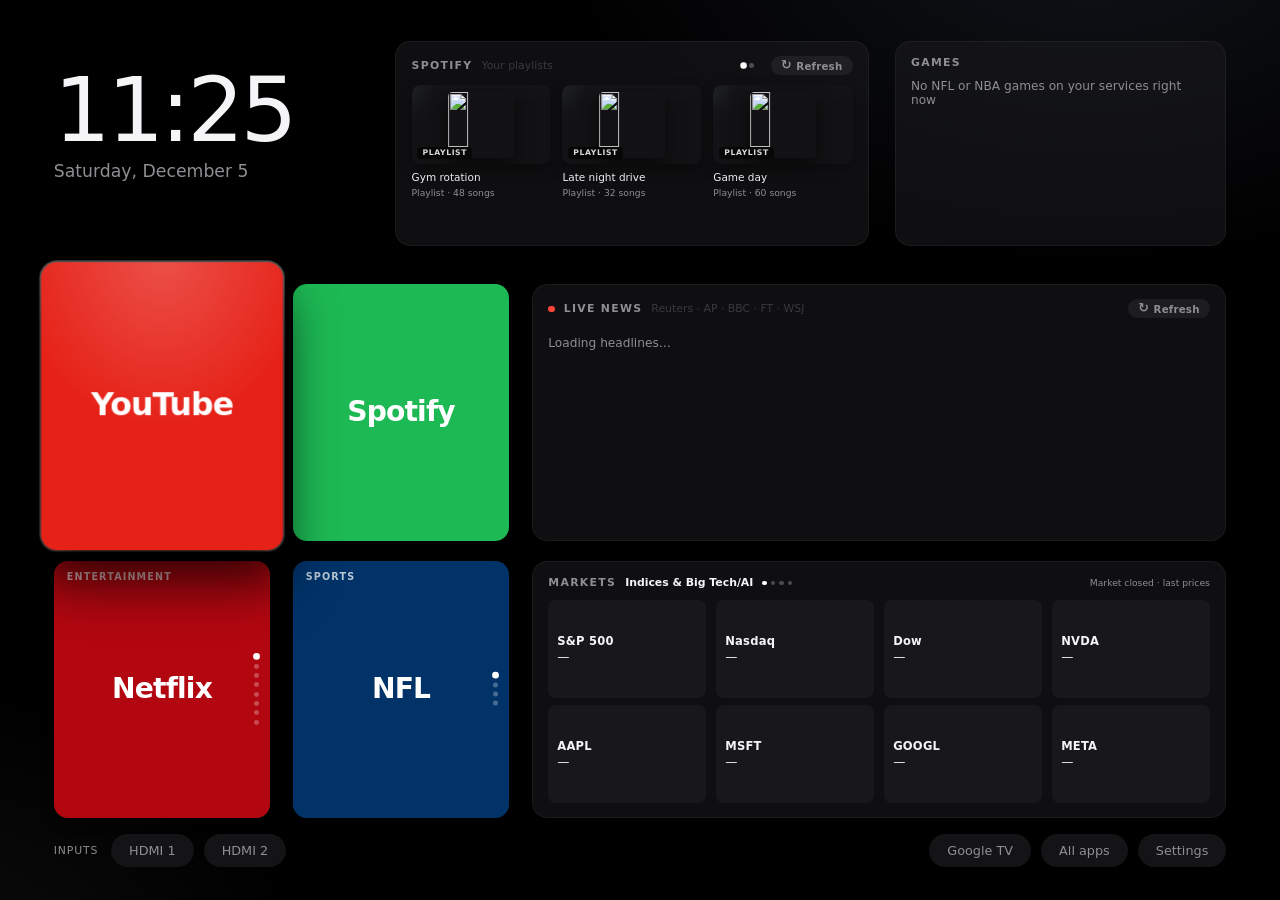
==== commit 545eccdf: "Spotify box: your playlists + top-artist albums, plays on the TV; Mac sign-in page Co-Authored-By: C" ====
--- a/web/index.html
+++ b/web/index.html
@@ -24,6 +24,11 @@
     <section class="panel yt" id="yt" aria-label="YouTube">
       <div class="panel-head"><span class="panel-title">YouTube</span><span class="panel-sub" id="yt-sub"></span><span class="yt-refresh" id="yt-refresh" tabindex="0" data-nav="1" data-action="ytrefresh"><i>↻</i> Refresh</span></div>
       <div class="yt-row" id="yt-row"></div>
+    </section>
+
+    <section class="panel yt sp" id="sp" aria-label="Spotify" hidden>
+      <div class="panel-head"><span class="panel-title">Spotify</span><span class="panel-sub" id="sp-sub"></span><span class="sp-dots" id="sp-dots"></span><span class="yt-refresh" id="sp-refresh" tabindex="0" data-nav="1" data-action="sprefresh"><i>↻</i> Refresh</span></div>
+      <div class="yt-row" id="sp-row"></div>
     </section>
 
     <section class="panel gamebox" id="gamebox" aria-label="Live game"></section>
--- a/web/style.css
+++ b/web/style.css
@@ -512,3 +512,30 @@
 .yt-refresh:focus { background: var(--text); color: #000; transform: scale(1.1); }
 .yt-refresh.spin i { animation: ytspin 0.9s linear infinite; }
 @keyframes ytspin { to { transform: rotate(360deg); } }
+
+/* Spotify box: same footprint, spacing and tiles as the YouTube box */
+.panel[hidden] { display: none !important; }
+.sp .yt-refresh { margin-left: 0.6vw; }
+.sp-dots { margin-left: auto; display: inline-flex; gap: 0.3vw; align-self: center; }
+.sp-dots i { width: 0.36vw; height: 0.36vw; border-radius: 50%; background: rgba(255,255,255,0.25); transition: background 200ms, transform 200ms; }
+.sp-dots i.on { background: #fff; transform: scale(1.3); }
+.sp .thumb { background: #121214; }
+.sp .thumb img.bg {
+  position: absolute; inset: -12%; width: 124%; height: 124%; object-fit: cover;
+  filter: blur(1.1vw) brightness(0.5) saturate(1.3);
+}
+.sp .thumb img.cover {
+  position: absolute; top: 8%; bottom: 8%; left: 50%; transform: translateX(-50%);
+  height: 84%; width: auto; aspect-ratio: 1 / 1; object-fit: cover;
+  border-radius: 0.35vw; box-shadow: 0 0.6vw 1.4vw rgba(0,0,0,0.55);
+}
+.sp .thumb .note { position: absolute; inset: 0; display: flex; align-items: center; justify-content: center; font-size: 2.4vw; color: rgba(255,255,255,0.35); }
+.sp .thumb .kind {
+  position: absolute; left: 0.45vw; bottom: 0.4vw; z-index: 2;
+  font-size: 0.6vw; font-weight: 700; letter-spacing: 0.08em; text-transform: uppercase;
+  padding: 0.12vw 0.4vw; border-radius: 0.3vw; background: rgba(0,0,0,0.6); color: rgba(255,255,255,0.85);
+}
+.sp-row-swap { transition: opacity 260ms var(--ease), transform 260ms var(--ease); }
+.sp-row-swap.out { opacity: 0; transform: translateX(-0.6vw); }
+.sp-connect { grid-column: 1 / -1; align-self: center; color: var(--muted); font-size: 0.95vw; line-height: 1.5; }
+.sp-connect b { color: var(--text); font-weight: 600; }
